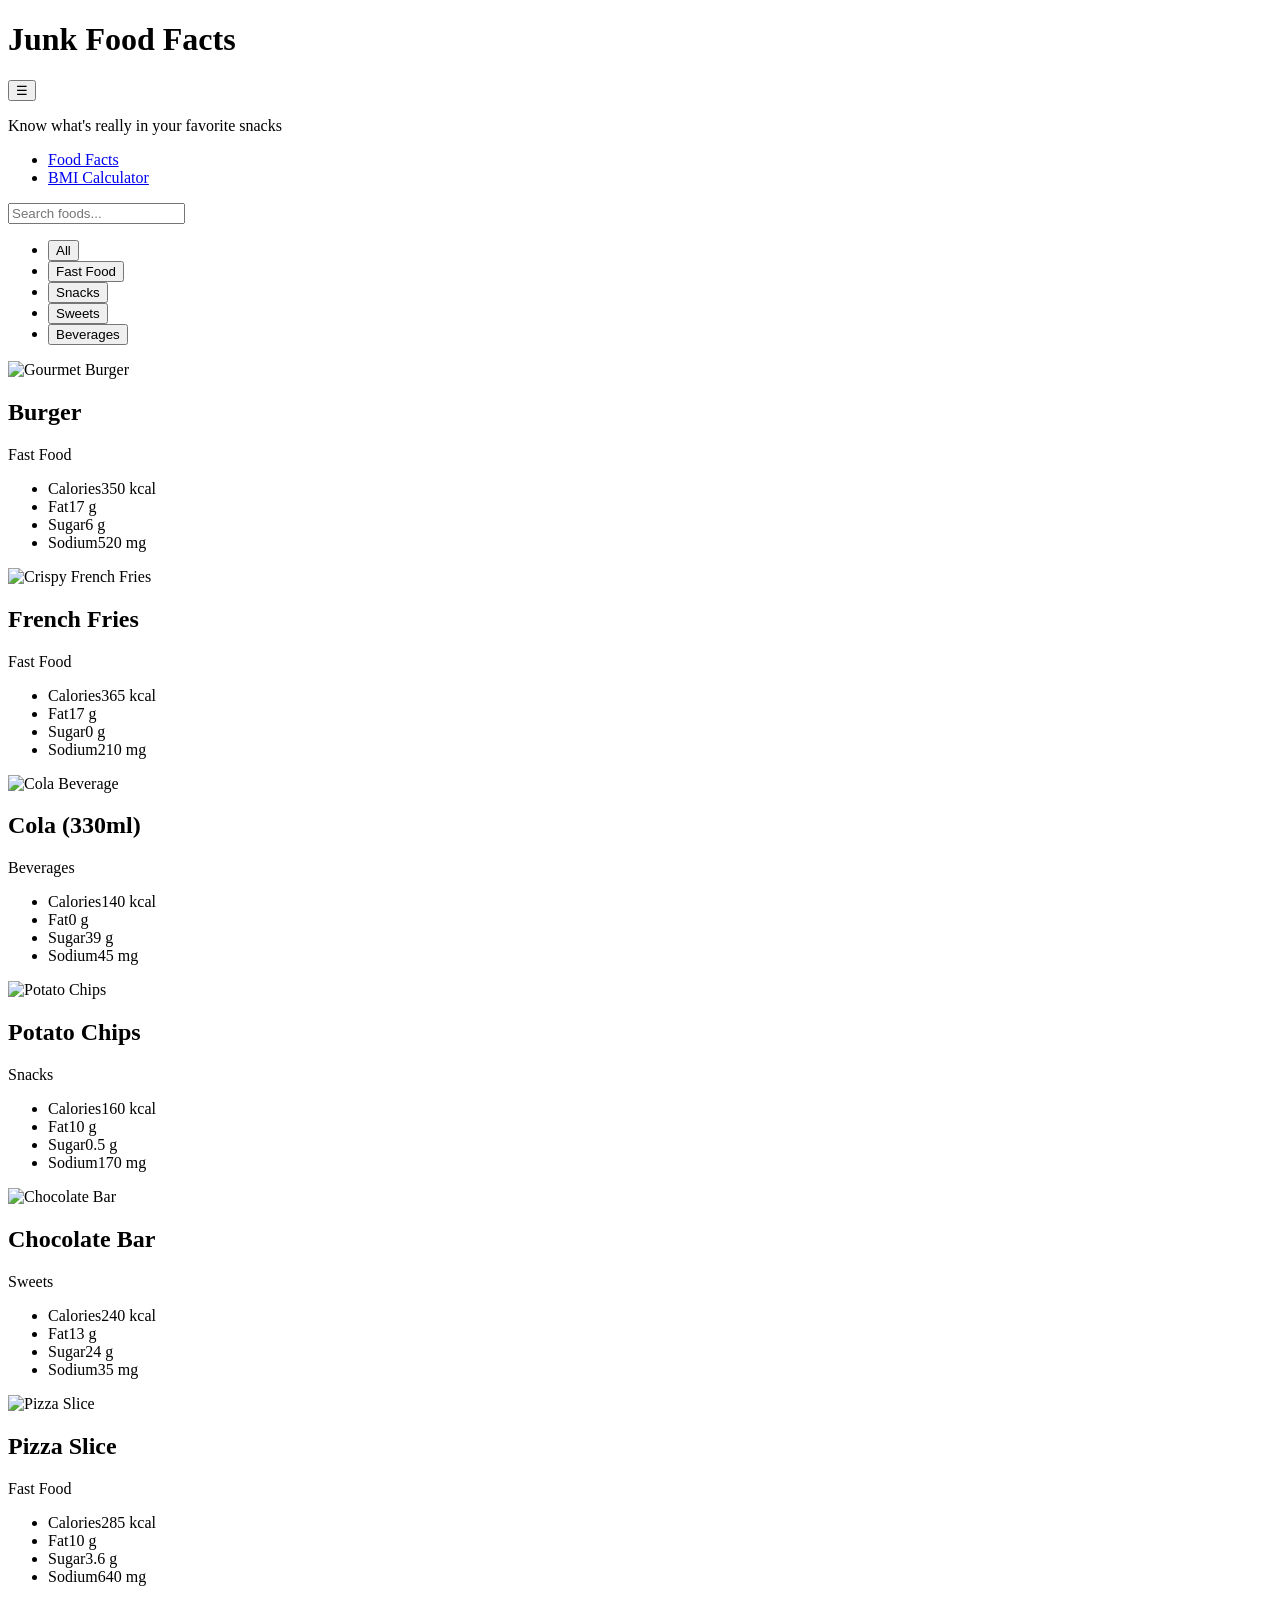
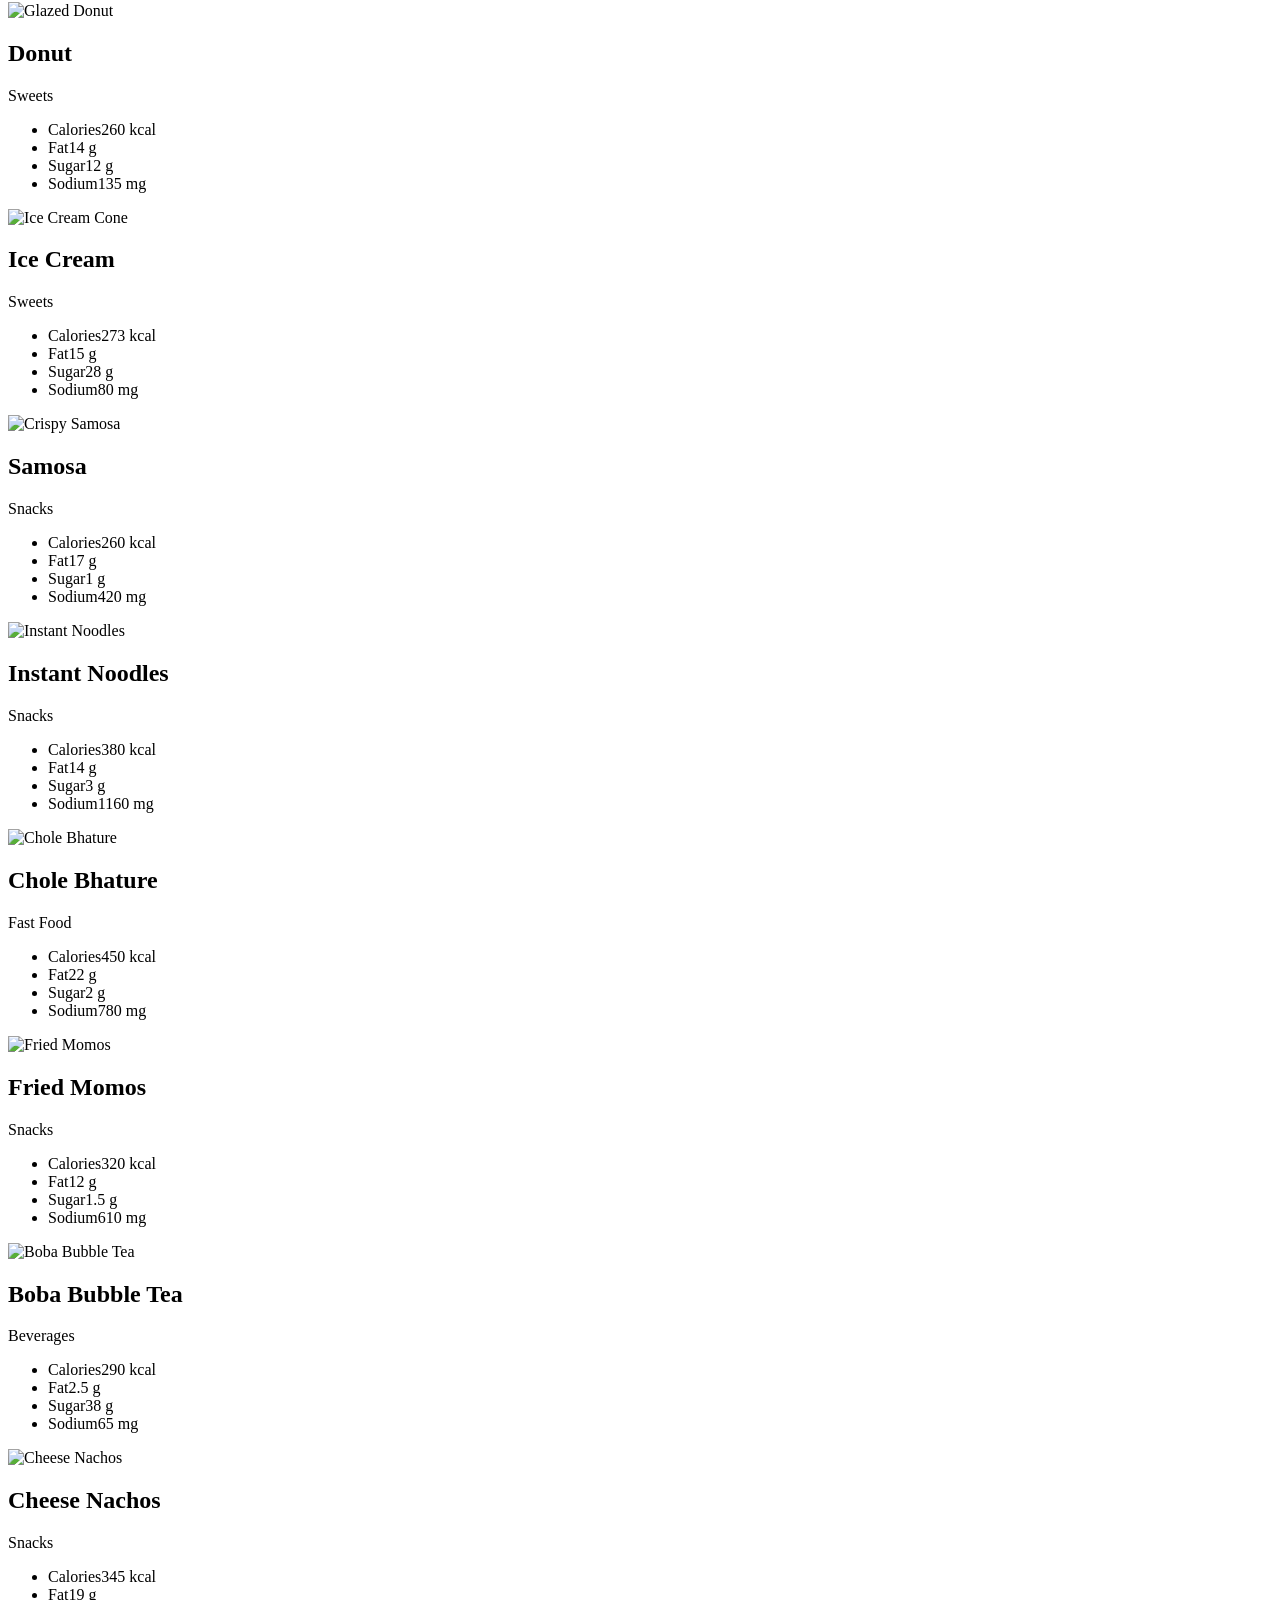
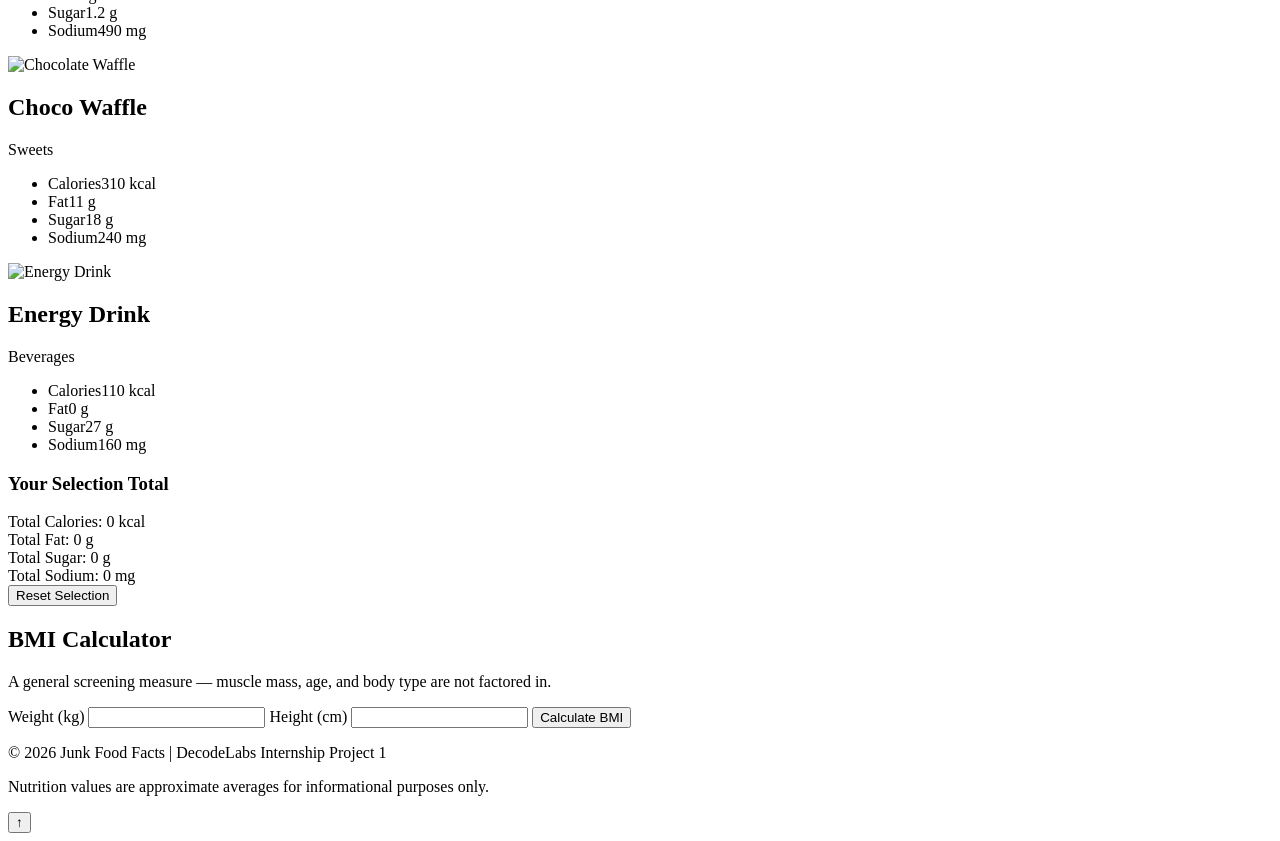
==== index.html @ 1644a3b1 "Rename ..index.html to index.html" ====
<!DOCTYPE html>
<html lang="en">
<head>
  <meta charset="UTF-8">
  <meta name="viewport" content="width=device-width, initial-scale=1.0">
  <title>Junk Food Facts | DecodeLabs Project 1</title>
  <link rel="stylesheet" href="style.css">
</head>
<body>

  <header>
    <div class="header-top">
      <h1>Junk Food Facts</h1>
      <button 
        type="button" 
        id="menu-toggle" 
        class="menu-toggle" 
        aria-expanded="false" 
        aria-controls="section-links"
      >
        ☰
      </button>
    </div>
    <p class="tagline">Know what's really in your favorite snacks</p>

    <nav id="section-links" class="section-nav">
      <ul>
        <li><a href="#food-grid">Food Facts</a></li>
        <li><a href="#bmi-calculator">BMI Calculator</a></li>
      </ul>
    </nav>
  </header>

  <nav>
    <input 
      type="search" 
      id="search-input" 
      placeholder="Search foods..."
      aria-label="Search foods"
    >
    <ul class="filter-list">
      <li><button type="button" class="filter-btn active" data-category="all">All</button></li>
      <li><button type="button" class="filter-btn" data-category="fast-food">Fast Food</button></li>
      <li><button type="button" class="filter-btn" data-category="snacks">Snacks</button></li>
      <li><button type="button" class="filter-btn" data-category="sweets">Sweets</button></li>
      <li><button type="button" class="filter-btn" data-category="beverages">Beverages</button></li>
    </ul>
  </nav>

  <main>

    <section id="food-grid" class="card-grid">

      <article class="food-card" data-category="fast-food">
        <div class="card-image">
          <img src="https://images.unsplash.com/photo-1568901346375-23c9450c58cd?w=400&auto=format&fit=crop&q=80" alt="Gourmet Burger">
        </div>
        <h2 class="food-name">Burger</h2>
        <p class="category-tag">Fast Food</p>
        <ul class="stats">
          <li><span class="stat-label">Calories</span><span class="stat-value">350 kcal</span></li>
          <li><span class="stat-label">Fat</span><span class="stat-value">17 g</span></li>
          <li><span class="stat-label">Sugar</span><span class="stat-value">6 g</span></li>
          <li><span class="stat-label">Sodium</span><span class="stat-value">520 mg</span></li>
        </ul>
      </article>

      <article class="food-card" data-category="fast-food">
        <div class="card-image">
          <img src="https://images.unsplash.com/photo-1573080496219-bb080dd4f877?w=400&auto=format&fit=crop&q=80" alt="Crispy French Fries">
        </div>
        <h2 class="food-name">French Fries</h2>
        <p class="category-tag">Fast Food</p>
        <ul class="stats">
          <li><span class="stat-label">Calories</span><span class="stat-value">365 kcal</span></li>
          <li><span class="stat-label">Fat</span><span class="stat-value">17 g</span></li>
          <li><span class="stat-label">Sugar</span><span class="stat-value">0 g</span></li>
          <li><span class="stat-label">Sodium</span><span class="stat-value">210 mg</span></li>
        </ul>
      </article>

      <article class="food-card" data-category="beverages">
        <div class="card-image">
          <img src="https://images.unsplash.com/photo-1622483767028-3f66f32aef97?w=400&auto=format&fit=crop&q=80" alt="Cola Beverage">
        </div>
        <h2 class="food-name">Cola (330ml)</h2>
        <p class="category-tag">Beverages</p>
        <ul class="stats">
          <li><span class="stat-label">Calories</span><span class="stat-value">140 kcal</span></li>
          <li><span class="stat-label">Fat</span><span class="stat-value">0 g</span></li>
          <li><span class="stat-label">Sugar</span><span class="stat-value">39 g</span></li>
          <li><span class="stat-label">Sodium</span><span class="stat-value">45 mg</span></li>
        </ul>
      </article>

      <article class="food-card" data-category="snacks">
        <div class="card-image">
          <img src="https://images.unsplash.com/photo-1566478989037-eec170784d0b?w=400&auto=format&fit=crop&q=80" alt="Potato Chips">
        </div>
        <h2 class="food-name">Potato Chips</h2>
        <p class="category-tag">Snacks</p>
        <ul class="stats">
          <li><span class="stat-label">Calories</span><span class="stat-value">160 kcal</span></li>
          <li><span class="stat-label">Fat</span><span class="stat-value">10 g</span></li>
          <li><span class="stat-label">Sugar</span><span class="stat-value">0.5 g</span></li>
          <li><span class="stat-label">Sodium</span><span class="stat-value">170 mg</span></li>
        </ul>
      </article>

      <article class="food-card" data-category="sweets">
        <div class="card-image">
          <img src="https://images.unsplash.com/photo-1606313564200-e75d5e30476c?w=400&auto=format&fit=crop&q=80" alt="Chocolate Bar">
        </div>
        <h2 class="food-name">Chocolate Bar</h2>
        <p class="category-tag">Sweets</p>
        <ul class="stats">
          <li><span class="stat-label">Calories</span><span class="stat-value">240 kcal</span></li>
          <li><span class="stat-label">Fat</span><span class="stat-value">13 g</span></li>
          <li><span class="stat-label">Sugar</span><span class="stat-value">24 g</span></li>
          <li><span class="stat-label">Sodium</span><span class="stat-value">35 mg</span></li>
        </ul>
      </article>

      <article class="food-card" data-category="fast-food">
        <div class="card-image">
          <img src="https://images.unsplash.com/photo-1513104890138-7c749659a591?w=400&auto=format&fit=crop&q=80" alt="Pizza Slice">
        </div>
        <h2 class="food-name">Pizza Slice</h2>
        <p class="category-tag">Fast Food</p>
        <ul class="stats">
          <li><span class="stat-label">Calories</span><span class="stat-value">285 kcal</span></li>
          <li><span class="stat-label">Fat</span><span class="stat-value">10 g</span></li>
          <li><span class="stat-label">Sugar</span><span class="stat-value">3.6 g</span></li>
          <li><span class="stat-label">Sodium</span><span class="stat-value">640 mg</span></li>
        </ul>
      </article>

      <article class="food-card" data-category="sweets">
        <div class="card-image">
          <img src="https://images.unsplash.com/photo-1551024601-bec78aea704b?w=400&auto=format&fit=crop&q=80" alt="Glazed Donut">
        </div>
        <h2 class="food-name">Donut</h2>
        <p class="category-tag">Sweets</p>
        <ul class="stats">
          <li><span class="stat-label">Calories</span><span class="stat-value">260 kcal</span></li>
          <li><span class="stat-label">Fat</span><span class="stat-value">14 g</span></li>
          <li><span class="stat-label">Sugar</span><span class="stat-value">12 g</span></li>
          <li><span class="stat-label">Sodium</span><span class="stat-value">135 mg</span></li>
        </ul>
      </article>

      <article class="food-card" data-category="sweets">
        <div class="card-image">
          <img src="https://images.unsplash.com/photo-1501443762994-82bd5dace89a?w=400&auto=format&fit=crop&q=80" alt="Ice Cream Cone">
        </div>
        <h2 class="food-name">Ice Cream</h2>
        <p class="category-tag">Sweets</p>
        <ul class="stats">
          <li><span class="stat-label">Calories</span><span class="stat-value">273 kcal</span></li>
          <li><span class="stat-label">Fat</span><span class="stat-value">15 g</span></li>
          <li><span class="stat-label">Sugar</span><span class="stat-value">28 g</span></li>
          <li><span class="stat-label">Sodium</span><span class="stat-value">80 mg</span></li>
        </ul>
      </article>

      <article class="food-card" data-category="snacks">
        <div class="card-image">
          <img src="https://imgs.search.brave.com/JRObGtfdGd1ZBldUd43SWZDRaCoVt-qozcYTpdR4tKY/rs:fit:500:0:1:0/g:ce/aHR0cHM6Ly9wbmcu/cG5ndHJlZS5jb20v/cG5nLXZlY3Rvci8y/MDI2MDQwNC9vdXJt/aWQvcG5ndHJlZS1k/ZWxpY2lvdXMtc2Ft/b3Nhcy1vbi1hLXBs/YXRlLXBuZy1pbWFn/ZV8xOTA1ODE3Mi53/ZWJw" alt="Crispy Samosa">
        </div>
        <h2 class="food-name">Samosa</h2>
        <p class="category-tag">Snacks</p>
        <ul class="stats">
          <li><span class="stat-label">Calories</span><span class="stat-value">260 kcal</span></li>
          <li><span class="stat-label">Fat</span><span class="stat-value">17 g</span></li>
          <li><span class="stat-label">Sugar</span><span class="stat-value">1 g</span></li>
          <li><span class="stat-label">Sodium</span><span class="stat-value">420 mg</span></li>
        </ul>
      </article>

      <article class="food-card" data-category="snacks">
        <div class="card-image">
          <img src="https://images.unsplash.com/photo-1569718212165-3a8278d5f624?w=400&auto=format&fit=crop&q=80" alt="Instant Noodles">
        </div>
        <h2 class="food-name">Instant Noodles</h2>
        <p class="category-tag">Snacks</p>
        <ul class="stats">
          <li><span class="stat-label">Calories</span><span class="stat-value">380 kcal</span></li>
          <li><span class="stat-label">Fat</span><span class="stat-value">14 g</span></li>
          <li><span class="stat-label">Sugar</span><span class="stat-value">3 g</span></li>
          <li><span class="stat-label">Sodium</span><span class="stat-value">1160 mg</span></li>
        </ul>
      </article>

      <article class="food-card" data-category="fast-food">
        <div class="card-image">
          <img src="https://imgs.search.brave.com/rHd9DR1jkq2uBLMFFAHBygMvZnd2uqpKkWA2QNWuT_4/rs:fit:500:0:1:0/g:ce/aHR0cHM6Ly9udXRy/aXNjYW4uYXBwL2Nh/bG9yaWVzLW51dHJp/dGlvbi9pbWFnZXMv/Y2hvbGUtYmhhdHVy/ZS04MjMwYi53ZWJw" alt="Chole Bhature">
        </div>
        <h2 class="food-name">Chole Bhature</h2>
        <p class="category-tag">Fast Food</p>
        <ul class="stats">
          <li><span class="stat-label">Calories</span><span class="stat-value">450 kcal</span></li>
          <li><span class="stat-label">Fat</span><span class="stat-value">22 g</span></li>
          <li><span class="stat-label">Sugar</span><span class="stat-value">2 g</span></li>
          <li><span class="stat-label">Sodium</span><span class="stat-value">780 mg</span></li>
        </ul>
      </article>

      <article class="food-card" data-category="snacks">
        <div class="card-image">
          <img src="https://images.unsplash.com/photo-1625220194771-7ebdea0b70b9?w=400&auto=format&fit=crop&q=80" alt="Fried Momos">
        </div>
        <h2 class="food-name">Fried Momos</h2>
        <p class="category-tag">Snacks</p>
        <ul class="stats">
          <li><span class="stat-label">Calories</span><span class="stat-value">320 kcal</span></li>
          <li><span class="stat-label">Fat</span><span class="stat-value">12 g</span></li>
          <li><span class="stat-label">Sugar</span><span class="stat-value">1.5 g</span></li>
          <li><span class="stat-label">Sodium</span><span class="stat-value">610 mg</span></li>
        </ul>
      </article>

      <article class="food-card" data-category="beverages">
        <div class="card-image">
          <img src="https://images.unsplash.com/photo-1541658016709-82535e94bc69?w=400&auto=format&fit=crop&q=80" alt="Boba Bubble Tea">
        </div>
        <h2 class="food-name">Boba Bubble Tea</h2>
        <p class="category-tag">Beverages</p>
        <ul class="stats">
          <li><span class="stat-label">Calories</span><span class="stat-value">290 kcal</span></li>
          <li><span class="stat-label">Fat</span><span class="stat-value">2.5 g</span></li>
          <li><span class="stat-label">Sugar</span><span class="stat-value">38 g</span></li>
          <li><span class="stat-label">Sodium</span><span class="stat-value">65 mg</span></li>
        </ul>
      </article>

      <article class="food-card" data-category="snacks">
        <div class="card-image">
          <img src="https://images.unsplash.com/photo-1513456852971-30c0b8199d4d?w=400&auto=format&fit=crop&q=80" alt="Cheese Nachos">
        </div>
        <h2 class="food-name">Cheese Nachos</h2>
        <p class="category-tag">Snacks</p>
        <ul class="stats">
          <li><span class="stat-label">Calories</span><span class="stat-value">345 kcal</span></li>
          <li><span class="stat-label">Fat</span><span class="stat-value">19 g</span></li>
          <li><span class="stat-label">Sugar</span><span class="stat-value">1.2 g</span></li>
          <li><span class="stat-label">Sodium</span><span class="stat-value">490 mg</span></li>
        </ul>
      </article>

      <article class="food-card" data-category="sweets">
        <div class="card-image">
          <img src="https://imgs.search.brave.com/ulcX_oD82c4UaDZWqzaXg5u-KhShWfJ3EISm72Ngdzk/rs:fit:500:0:1:0/g:ce/aHR0cHM6Ly9pbWcu/ZnJlZXBpay5jb20v/cHJlbWl1bS1waG90/by9wbmctY2hvY29s/YXRlLXdhZmZsZS1k/ZXNzZXJ0LWZvb2Qt/Y29uZmVjdGlvbmVy/eV81Mzg3Ni03NDQ0/MTQuanBnP3NlbXQ9/YWlzX2h5YnJpZCZ3/PTc0MCZxPTgw" alt="Chocolate Waffle">
        </div>
        <h2 class="food-name">Choco Waffle</h2>
        <p class="category-tag">Sweets</p>
        <ul class="stats">
          <li><span class="stat-label">Calories</span><span class="stat-value">310 kcal</span></li>
          <li><span class="stat-label">Fat</span><span class="stat-value">11 g</span></li>
          <li><span class="stat-label">Sugar</span><span class="stat-value">18 g</span></li>
          <li><span class="stat-label">Sodium</span><span class="stat-value">240 mg</span></li>
        </ul>
      </article>

      <article class="food-card" data-category="beverages">
        <div class="card-image">
          <img src="https://imgs.search.brave.com/g4qM8fQ3z7af6HST4MnjYSzeZsqRK6m4BtQIYE4QDhk/rs:fit:500:0:1:0/g:ce/aHR0cHM6Ly90My5m/dGNkbi5uZXQvanBn/LzE1LzU5LzI0LzM2/LzM2MF9GXzE1NTky/NDM2OTVfMGRqdFp5/OTVpYTRnTnJKMU5n/UThjQTMybTlFMnlR/azUuanBn" alt="Energy Drink">
        </div>
        <h2 class="food-name">Energy Drink</h2>
        <p class="category-tag">Beverages</p>
        <ul class="stats">
          <li><span class="stat-label">Calories</span><span class="stat-value">110 kcal</span></li>
          <li><span class="stat-label">Fat</span><span class="stat-value">0 g</span></li>
          <li><span class="stat-label">Sugar</span><span class="stat-value">27 g</span></li>
          <li><span class="stat-label">Sodium</span><span class="stat-value">160 mg</span></li>
        </ul>
      </article>

    </section>

    <div id="tracker-summary" class="tracker-summary">
      <h3>Your Selection Total</h3>
      <div class="summary-stats">
        <div>Total Calories: <span id="total-calories">0</span> kcal</div>
        <div>Total Fat: <span id="total-fat">0</span> g</div>
        <div>Total Sugar: <span id="total-sugar">0</span> g</div>
        <div>Total Sodium: <span id="total-sodium">0</span> mg</div>
      </div>
      <button type="button" id="clear-tracker" class="clear-btn">Reset Selection</button>
    </div>

    <section id="bmi-calculator" aria-labelledby="bmi-heading">
      <h2 id="bmi-heading">BMI Calculator</h2>
      <p class="bmi-note">A general screening measure — muscle mass, age, and body type are not factored in.</p>

      <form id="bmi-form">
        <label for="weight-input">Weight (kg)</label>
        <input type="number" id="weight-input" name="weight" min="1" step="0.1" required>

        <label for="height-input">Height (cm)</label>
        <input type="number" id="height-input" name="height" min="1" step="0.1" required>

        <button type="submit">Calculate BMI</button>
      </form>

      <div id="bmi-result" aria-live="polite"></div>
    </section>

  </main>

  <footer>
    <p>&copy; 2026 Junk Food Facts | DecodeLabs Internship Project 1</p>
    <p class="disclaimer">Nutrition values are approximate averages for informational purposes only.</p>
  </footer>

  <button type="button" id="scroll-to-top" class="scroll-top-btn" aria-label="Scroll to top">↑</button>

  <script src="script.js"></script>
</body>
</html>
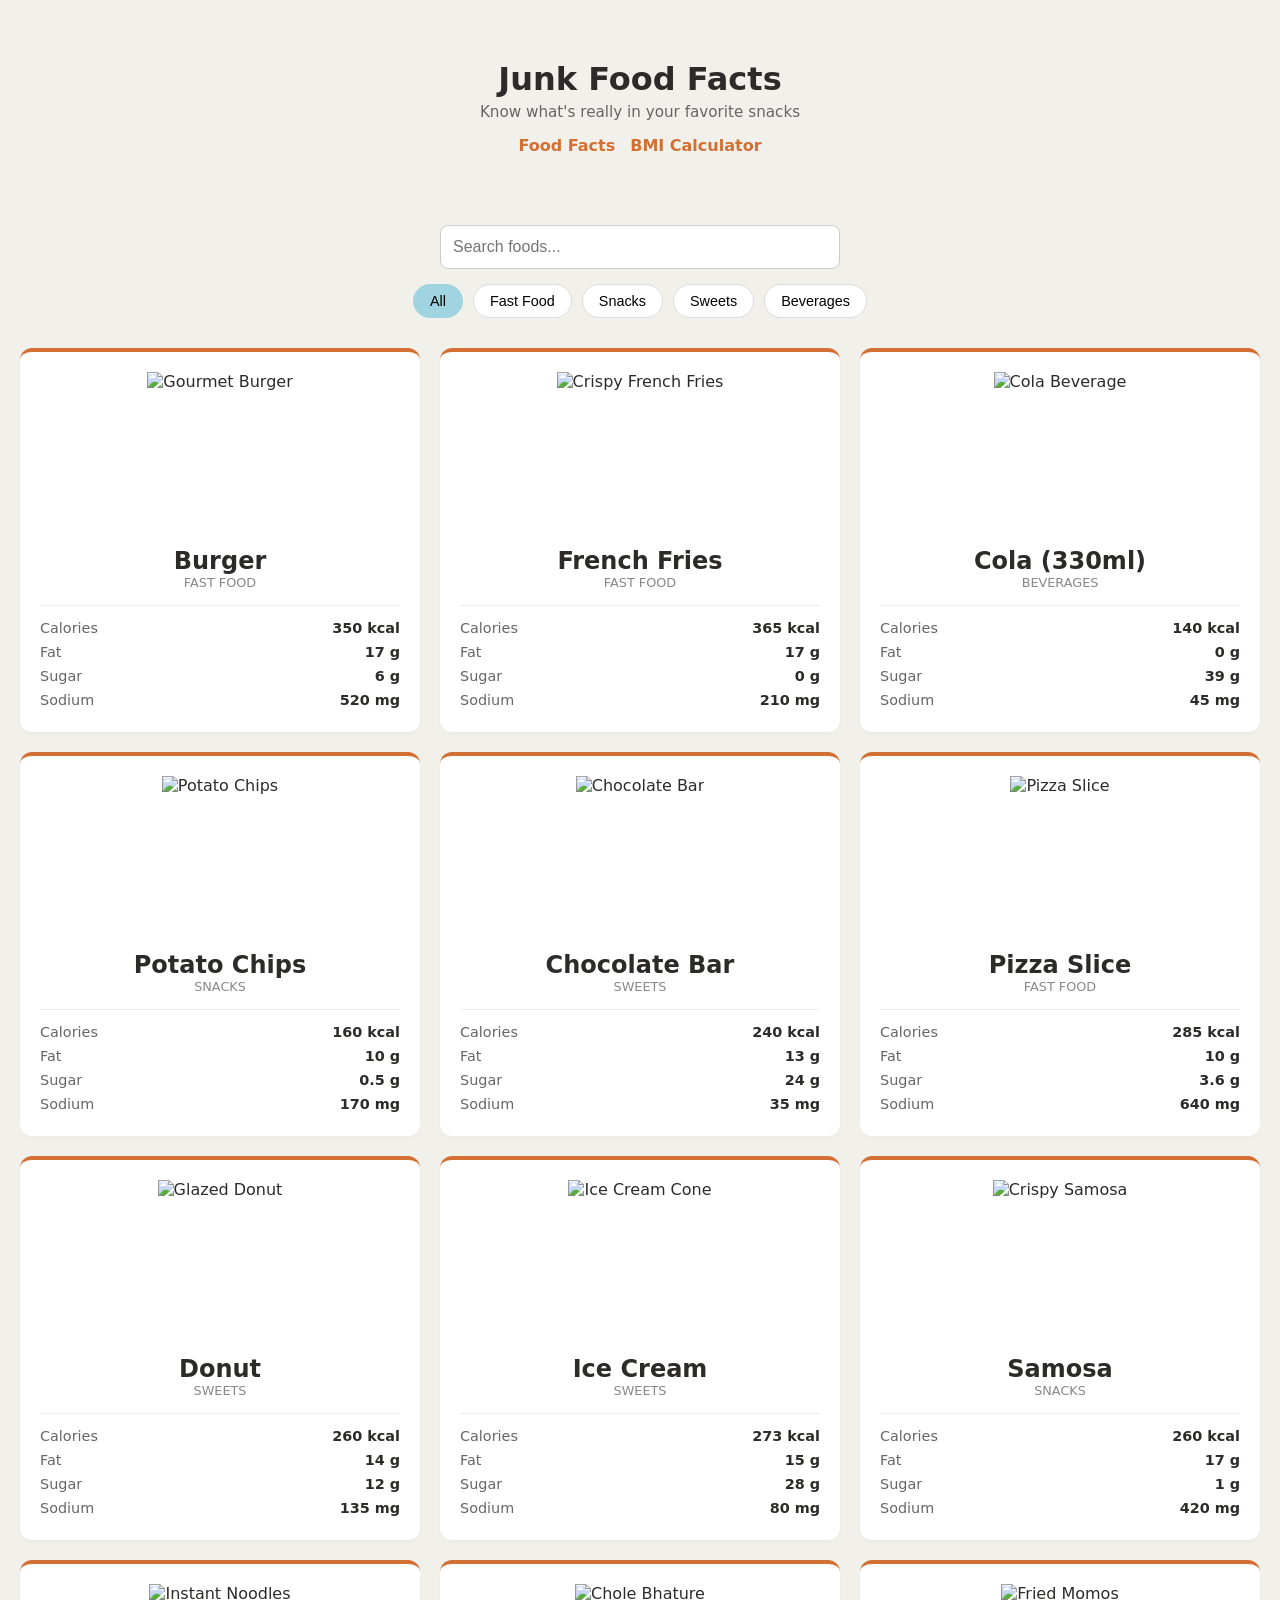
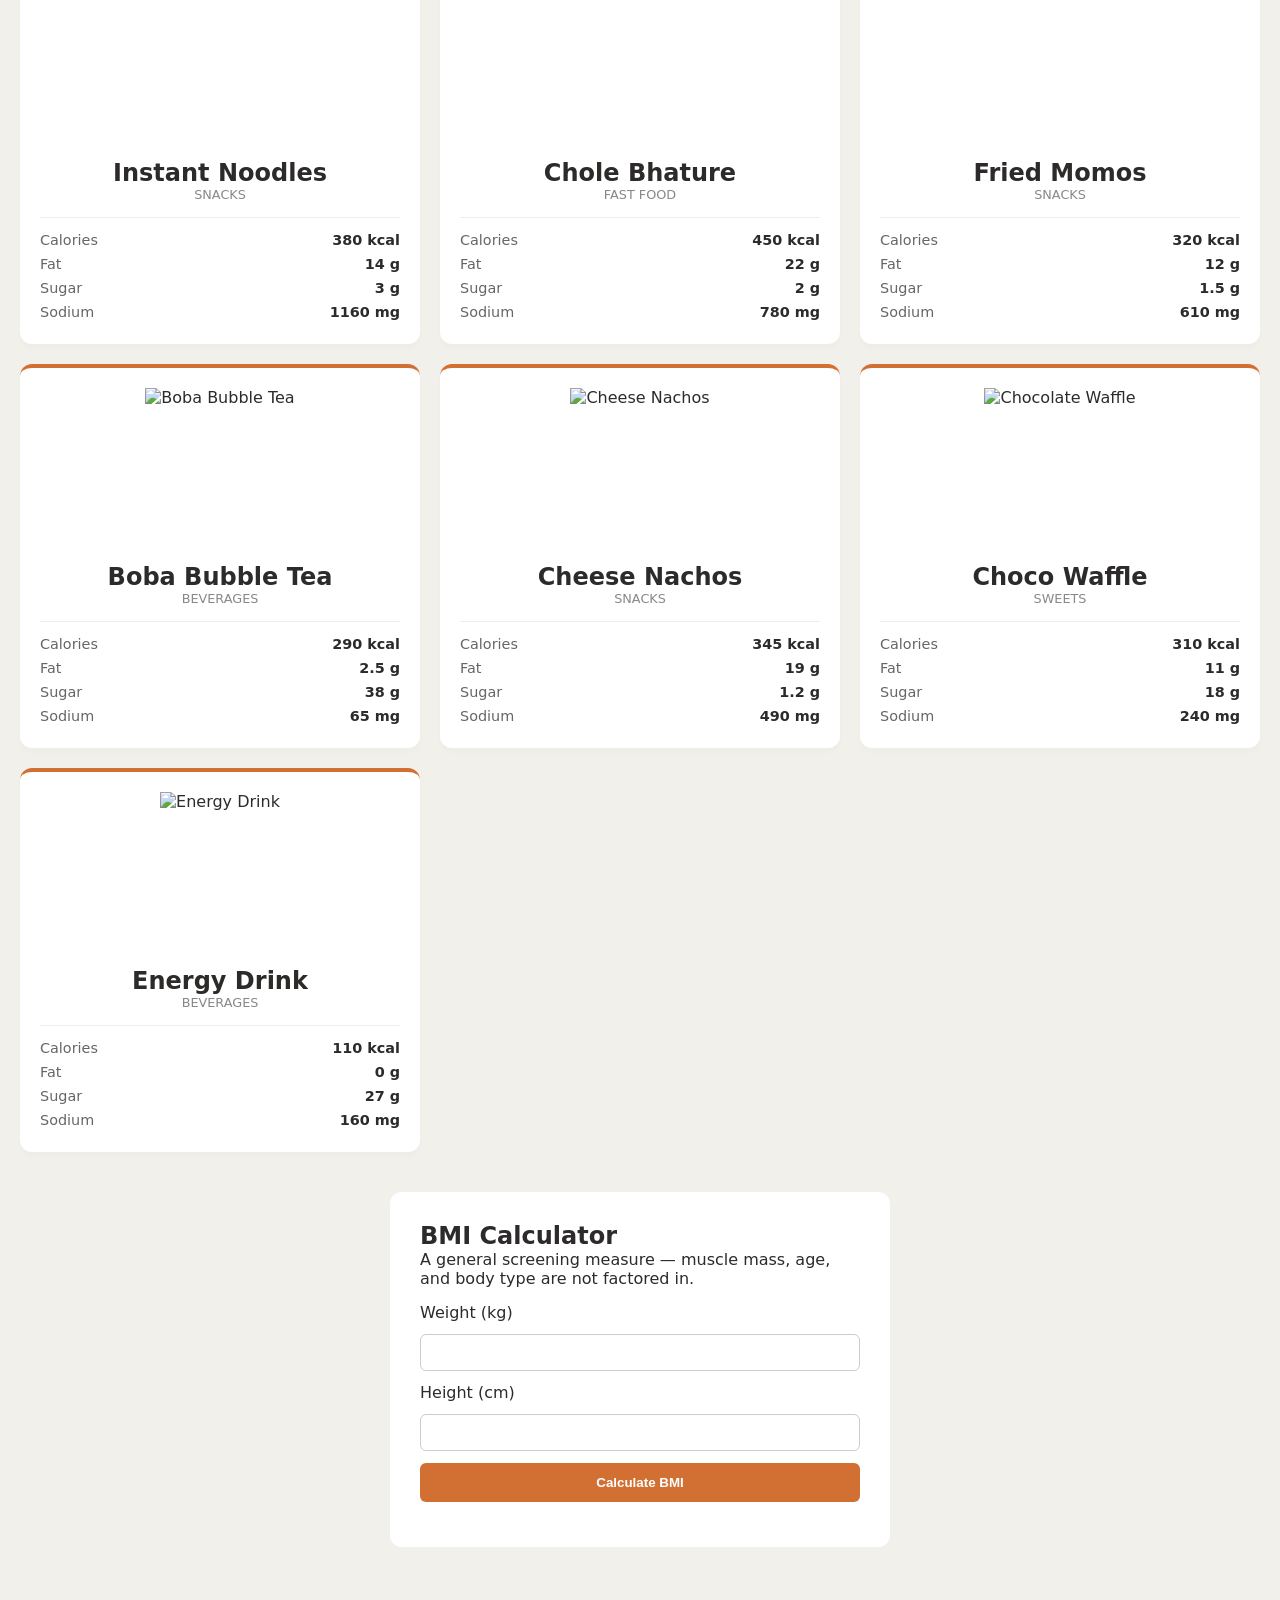
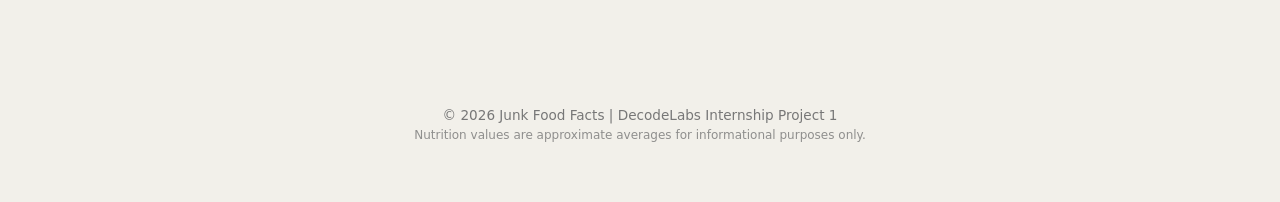
==== commit 4f7dbb75: "Simplify title in index.html" ====
--- a/index.html
+++ b/index.html
@@ -3,7 +3,7 @@
 <head>
   <meta charset="UTF-8">
   <meta name="viewport" content="width=device-width, initial-scale=1.0">
-  <title>Junk Food Facts | DecodeLabs Project 1</title>
+  <title>Junk Food Facts</title>
   <link rel="stylesheet" href="style.css">
 </head>
 <body>
--- a/style.css
+++ b/style.css
@@ -0,0 +1,377 @@
+/*==========================================================================
+   1. THEME VARIABLES & BASE FOUNDATIONS
+   ========================================================================== */
+:root {
+  --mocha-mousse: #d27034;  
+  --ethereal-blue: #A0D4E0; 
+  --moonlit-grey: #F2F0EA;  
+  --card-bg: #FFFFFF;
+  --text-dark: #2D2B2A;
+}
+
+* { 
+  box-sizing: border-box; 
+  margin: 0; 
+  padding: 0; 
+}
+
+body {
+  background-color: var(--moonlit-grey);
+  color: var(--text-dark);
+  font-family: system-ui, -apple-system, sans-serif;
+  padding: 20px;
+}
+
+/* ==========================================================================
+   2. FIXED LAYOUT BLOCKS (HERO HEADER & NAVIGATION)
+   ========================================================================== */
+header {
+  text-align: center;
+  padding: 40px 20px;
+}
+
+.header-top {
+  display: flex;
+  justify-content: center;
+  align-items: center;
+  gap: 15px;
+}
+
+.menu-toggle {
+  font-size: 1.5rem;
+  background: none;
+  border: none;
+  cursor: pointer;
+}
+
+.tagline { 
+  color: #666; 
+  font-size: 0.95rem; 
+  margin-top: 5px; 
+}
+
+/* Mobile Dropdown Navigation Toggle Framework */
+.section-nav { 
+  display: none; 
+  margin-top: 15px; 
+}
+
+.section-nav.open { 
+  display: block; 
+}
+
+.section-nav ul { 
+  list-style: none; 
+  display: flex; 
+  gap: 15px; 
+  justify-content: center; 
+}
+
+.section-nav a { 
+  text-decoration: none; 
+  color: var(--mocha-mousse); 
+  font-weight: bold; 
+}
+
+/* Filter Controllers Panel */
+nav { 
+  display: flex; 
+  flex-direction: column; 
+  align-items: center; 
+  gap: 15px; 
+  margin-bottom: 30px; 
+}
+
+#search-input {
+  width: 100%; 
+  max-width: 400px; 
+  padding: 12px;
+  border: 1px solid #ccc; 
+  border-radius: 8px; 
+  font-size: 1rem;
+}
+
+#search-input:focus { 
+  outline: 2px solid var(--ethereal-blue); 
+}
+
+.filter-list { 
+  list-style: none; 
+  display: flex; 
+  flex-wrap: wrap; 
+  gap: 10px; 
+  justify-content: center; 
+}
+
+.filter-btn {
+  background: var(--card-bg); 
+  border: 1px solid #ddd; 
+  padding: 8px 16px;
+  border-radius: 20px; 
+  cursor: pointer; 
+  font-size: 0.9rem;
+}
+
+.filter-btn.active { 
+  background: var(--ethereal-blue); 
+  border-color: var(--ethereal-blue); 
+}
+
+/* ==========================================================================
+   3. RESPONSIVE ARCHITECTURE (MOBILE-FIRST BREAKPOINTS)
+   ========================================================================== */
+main { 
+  display: flex; 
+  flex-direction: column; 
+  gap: 40px; 
+  padding-bottom: 120px; /* Leaves room so content doesn't get hidden under the floating bar */
+}
+
+.card-grid { 
+  display: flex; 
+  flex-direction: column; 
+  gap: 20px; 
+}
+
+/* Responsive Desktop Screen Upgrades */
+@media (min-width: 768px) {
+  .card-grid {
+    display: grid;
+    grid-template-columns: repeat(3, 1fr); 
+    gap: 20px;
+  }
+  .section-nav { 
+    display: block; 
+  } 
+  .menu-toggle { 
+    display: none; 
+  }
+}
+
+/* ==========================================================================
+   4. MODULE COMPONENTS (CARDS & BMI APPLICATION)
+   ========================================================================== */
+.food-card {
+  background: var(--card-bg); 
+  padding: 20px; 
+  border-radius: 12px;
+  border-top: 4px solid var(--mocha-mousse);
+  box-shadow: 0 4px 6px rgba(0,0,0,0.02);
+  display: flex; 
+  flex-direction: column; 
+  align-items: center; 
+  text-align: center;
+  cursor: pointer;
+  transition: transform 0.2s ease, box-shadow 0.2s ease;
+}
+
+.food-card:hover {
+  transform: translateY(-3px);
+  box-shadow: 0 6px 12px rgba(0,0,0,0.08);
+}
+
+.food-card.active-selection {
+  border: 2px solid var(--mocha-mousse);
+  background-color: #fff9f5;
+}
+
+/* Image Container Configuration - Keeps images structured safely */
+.card-image {
+  width: 100%;
+  height: 160px; /* Uniform picture height across all food products */
+  overflow: hidden;
+  border-radius: 8px;
+  margin-bottom: 15px;
+}
+
+/* Forces raw image links to clip smoothly without skewing aspect ratios */
+.card-image img {
+  width: 100%;
+  height: 100%;
+  object-fit: cover; 
+}
+
+.category-tag { 
+  font-size: 0.8rem; 
+  text-transform: uppercase; 
+  color: #888; 
+  margin-bottom: 15px; 
+}
+
+.stats { 
+  list-style: none; 
+  width: 100%; 
+  border-top: 1px solid #eee; 
+  padding-top: 10px; 
+}
+
+.stats li { 
+  display: flex; 
+  justify-content: space-between; 
+  font-size: 0.9rem; 
+  padding: 4px 0; 
+}
+
+.stat-label { 
+  color: #666; 
+}
+
+.stat-value { 
+  font-weight: bold; 
+}
+
+/* Calculator Block */
+#bmi-calculator {
+  background: var(--card-bg); 
+  padding: 30px; 
+  border-radius: 12px;
+  max-width: 500px; 
+  margin: 0 auto; 
+  width: 100%;
+}
+
+#bmi-calculator form { 
+  display: flex; 
+  flex-direction: column; 
+  gap: 12px; 
+  margin-top: 15px; 
+}
+
+#bmi-calculator input { 
+  padding: 10px; 
+  border: 1px solid #ccc; 
+  border-radius: 6px; 
+}
+
+#bmi-calculator button {
+  background: var(--mocha-mousse); 
+  color: white; 
+  border: none;
+  padding: 12px; 
+  border-radius: 6px; 
+  font-weight: bold; 
+  cursor: pointer;
+}
+
+#bmi-result { 
+  margin-top: 15px; 
+  font-weight: bold; 
+  text-align: center; 
+  color: var(--mocha-mousse); 
+}
+
+/* ==========================================================================
+   5. TERMINAL FOOTER
+   ========================================================================== */
+footer { 
+  text-align: center; 
+  padding: 40px 20px; 
+  color: #777; 
+  font-size: 0.85rem; 
+}
+
+.disclaimer { 
+  font-size: 0.75rem; 
+  margin-top: 5px; 
+  opacity: 0.8; 
+}
+
+/* ==========================================================================
+   6. INTERACTIVE FLOATING TRACKER STYLING
+   ========================================================================== */
+.tracker-summary {
+  display: none;
+  background: var(--card-bg);
+  padding: 15px 25px;
+  border-radius: 16px;
+  border-top: 4px solid var(--mocha-mousse);
+  
+  /* Pins summary box to viewport bottom contextually */
+  position: fixed;
+  bottom: 20px;
+  left: 50%;
+  transform: translateX(-50%);
+  width: calc(100% - 40px);
+  max-width: 700px;
+  z-index: 9999;
+  
+  box-shadow: 0 -10px 25px rgba(0, 0, 0, 0.15);
+  text-align: center;
+}
+
+.tracker-summary.visible {
+  display: block;
+}
+
+.summary-stats {
+  display: flex;
+  justify-content: space-around;
+  flex-wrap: wrap;
+  gap: 15px;
+  margin: 15px 0;
+  font-size: 1.1rem;
+  font-weight: bold;
+}
+
+.summary-stats span {
+  color: var(--mocha-mousse);
+  font-size: 1.25rem;
+}
+
+.clear-btn {
+  background: #666;
+  color: white;
+  border: none;
+  padding: 8px 16px;
+  border-radius: 6px;
+  cursor: pointer;
+  font-size: 0.9rem;
+  transition: background 0.2s;
+}
+
+.clear-btn:hover {
+  background: #444;
+}
+
+/* ==========================================================================
+   7. SCROLL TO TOP ARROW BUTTON STYLING
+   ========================================================================== */
+.scroll-top-btn {
+  position: fixed;
+  bottom: 110px; /* Keeps arrow floating clear above mobile calculator shelf overlays */
+  right: 20px;
+  width: 45px;
+  height: 45px;
+  background-color: var(--mocha-mousse);
+  color: white;
+  border: none;
+  border-radius: 50%;
+  font-size: 1.5rem;
+  font-weight: bold;
+  cursor: pointer;
+  display: flex;
+  align-items: center;
+  justify-content: center;
+  box-shadow: 0 4px 10px rgba(0, 0, 0, 0.2);
+  z-index: 9998; 
+  opacity: 0;
+  visibility: hidden;
+  transition: opacity 0.3s ease, visibility 0.3s ease, transform 0.2s ease;
+}
+
+.scroll-top-btn.show {
+  opacity: 1;
+  visibility: visible;
+}
+
+.scroll-top-btn:hover {
+  transform: scale(1.1);
+  background-color: #b55922;
+}
+
+/* Wide Desktop Screens - reposition arrow tightly to bottom corner */
+@media (min-width: 768px) {
+  .scroll-top-btn {
+    bottom: 30px;
+  }
+}
